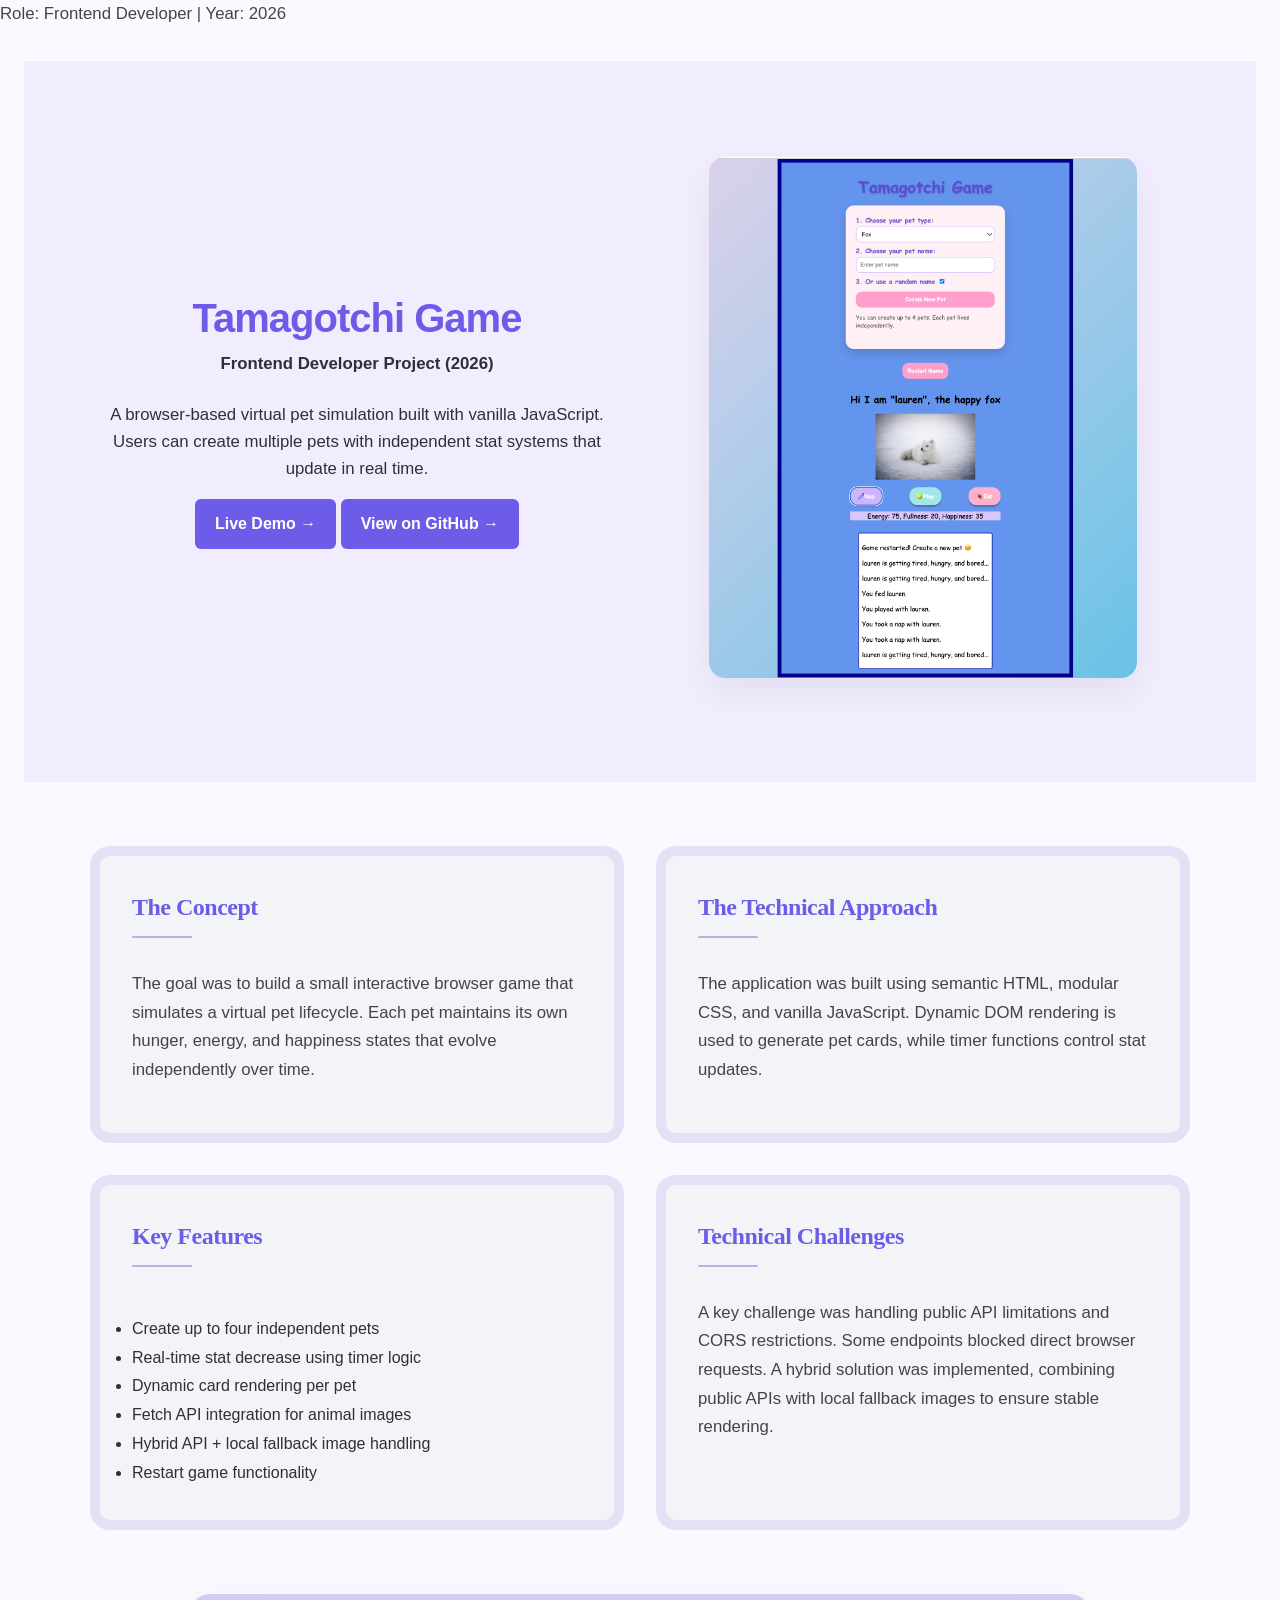
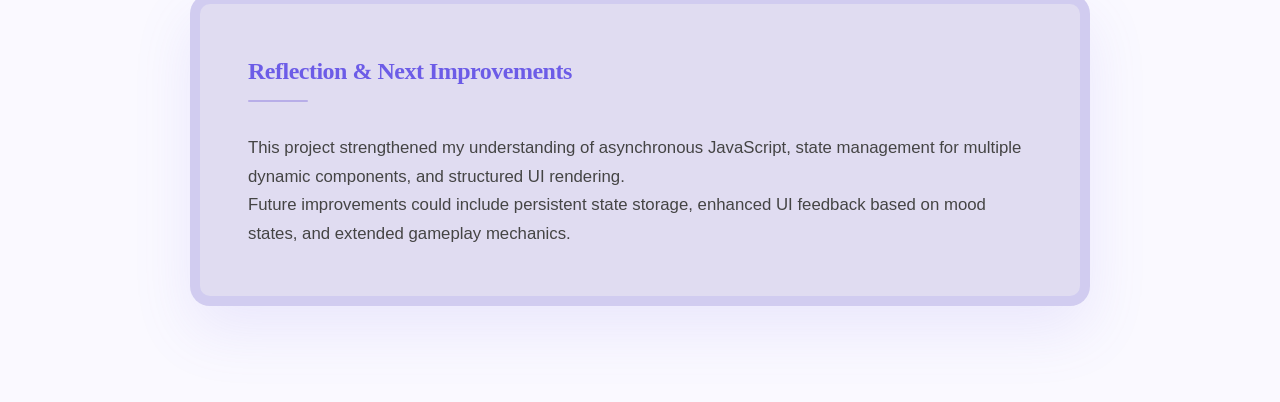
==== tamagotchi-case-study.html @ c35bcccd "Initial portfolio" ====
<!DOCTYPE html>
<html lang="en">

<head>
    <meta charset="UTF-8">
    <meta name="viewport" content="width=device-width, initial-scale=1.0">
    <title>Tamagotchi Game | Case Study</title>
    <p class="case-meta">
        Role: Frontend Developer | Year: 2026
    </p>
    <link rel="stylesheet" href="style.css">
    <script src="index.js" defer></script>
</head>

<body>
    <main class="case-study">

        <section class="section section--soft case-hero">
            <div class="container case-hero-grid">

                <div class="case-hero-text">
                    <h1 class="case-title">Tamagotchi Game</h1>
                    <p class="case-subtitle">
                        Frontend Developer Project (2026)
                    </p>
                    <p class="case-intro">
                        A browser-based virtual pet simulation built with vanilla JavaScript.
                        Users can create multiple pets with independent stat systems that
                        update in real time.
                    </p>
                    <div class="case-actions">
                        <a href="https://github.com/deerwaraporn2-ctrl/Tamagotchi-Game-New-Version.git" target="_blank" class="project-btn">
                            Live Demo →
                        </a>

                        <a href="https://github.com/deerwaraporn2-ctrl/Tamagotchi-Game-New-Version.git" target="_blank"
                            class="project-btn project-btn--secondary">
                            View on GitHub →
                        </a>
                    </div>
                </div>

                <div class="case-hero-image">
                    <img src="images/tamagotchi-preview.jpg" alt="Tamagotchi Game preview" width="200">
                </div>

            </div>
        </section>


        <section class="case-grid">

            <div class="case-card">
                <h2 class="section-title">The Concept</h2>
                <p>
                    The goal was to build a small interactive browser game that simulates
                    a virtual pet lifecycle. Each pet maintains its own hunger, energy,
                    and happiness states that evolve independently over time.
                </p>
            </div>

            <div class="case-card">
                <h2 class="section-title">The Technical Approach</h2>
                <p>
                    The application was built using semantic HTML, modular CSS, and
                    vanilla JavaScript. Dynamic DOM rendering is used to generate pet
                    cards, while timer functions control stat updates.
                </p>
            </div>

            <div class="case-card">
                <h2 class="section-title">Key Features</h2>
                <ul class="case-list">
                    <li>Create up to four independent pets</li>
                    <li>Real-time stat decrease using timer logic</li>
                    <li>Dynamic card rendering per pet</li>
                    <li>Fetch API integration for animal images</li>
                    <li>Hybrid API + local fallback image handling</li>
                    <li>Restart game functionality</li>
                </ul>
            </div>

            <div class="case-card">
                <h2 class="section-title">Technical Challenges</h2>
                <p>
                    A key challenge was handling public API limitations and CORS restrictions.
                    Some endpoints blocked direct browser requests. A hybrid solution was
                    implemented, combining public APIs with local fallback images to ensure
                    stable rendering.
                </p>
            </div>

        </section>


        <section class="reflection">
            <div class="relfection-inner">
                <h2 class="section-title">Reflection & Next Improvements</h2>
                <p>
                    This project strengthened my understanding of asynchronous JavaScript,
                    state management for multiple dynamic components, and structured
                    UI rendering.
                </p>
                <p>
                    Future improvements could include persistent state storage,
                    enhanced UI feedback based on mood states, and extended gameplay mechanics.
                </p>
            </div>
        </section>

    </main>
</body>

</html>
---- style.css ----
:root {
  --text-dark: #2f2f3a;

  --accent-purple: #6c5ce7;      /* richer purple */
  --accent-purple-soft: #a29bfe;

  --bg-main: #faf9ff;            /* very soft lavender-white */
  --bg-soft: #f1edff;            /* section background */
}

/* RESET */
* {
    margin: 0;
    padding: 0;
    box-sizing: border-box;
}

h1 {
  font-size: 3rem;
  line-height: 1.2;
  letter-spacing: -1px;
}

h2 {
  font-size: 2rem;
  margin-bottom: 1.5rem;
}

h3 {
  font-size: 1.3rem;
  margin-bottom: 0.8rem;
}

p {
  font-size: 1.05rem;
  line-height: 1.7;
  color: #444;
}
h1, h2 {
  font-weight: 600;
}

.section-title {
  font-size: 2.3rem;
}


/* BODY */
body {
    font-family: "Inter", sans-serif;
    /* background-color: #fdfcfb; /* soft warm white */
    /* background: #fcfbf9; /* very soft neutral */ 
    background: var(--bg-main);

    color: #2e2e2e;
    color: var(--text-dark);
    line-height: 1.6;
}
/* NAV */
.case-navigation {
  display: flex;
  justify-content: space-between;
  align-items: center;
  margin-top: 3rem;
}

.case-nav a {
  text-decoration: none;
  font-weight: 500;
  padding: 0.5rem 1rem;
}

.case-nav a:hover {
  opacity: 0.6;
}
/* =========================
   HERO SECTION
========================= */

.hero {
  min-height: 75vh; /* hero takes 75% of screen height. */
  display: flex;
  align-items: center;
  justify-content: center;
  padding: 6rem 1.5rem; /* more breathing room top & bottom. */
  background: radial-gradient(
    circle at top,
    rgba(108, 92, 231, 0.18),
    transparent 60%
  );
}

/* Reusable card system */
.card {
  background: #ffffff;
  padding: 4rem 3rem;
  border-radius: 28px;
  box-shadow: 0 25px 60px rgba(0, 0, 0, 0.05); /* soft shadow - subtle floating effect */
  transition: transform 0.4s ease, box-shadow 0.4s ease; /* soft shadow - subtle floating effect */
  max-width: 900px;
  width: 100%;
}

.card:hover {
  transform: translateY(-8px); /* card slightly lifts */
  box-shadow: 0 35px 80px rgba(0, 0, 0, 0.08); /* card slightly lifts */
}

/* Hero specific styling */
.hero-card { /* soft gradient - depth, ligth border - clean definittion, no heavy line */
  background: linear-gradient(
    135deg,
    #f6f3ff,
    #ffffff
  );
  border: 1px solid rgba(157, 141, 241, 0.15);
}

/* Content alignment */
.hero-content {
  text-align: center;
  max-width: 700px;
  margin: 0 auto;
}

/* Name */
.hero-name { /* Better Typography hierarchy */
  font-family: "Playfair Display", serif;
  font-size: 3.2rem;
  font-weight: 600;
  letter-spacing: -1px;
  margin-bottom: 1rem;
  color: #7c6ee6;
}

/* Title */
.hero-title {
  font-size: 1.1rem;
  font-weight: 500;
  color: #b8aee8;
  margin-bottom: 2rem;
  text-transform: uppercase;
  letter-spacing: 2px;
}

/* Description */
.hero-description {
  font-size: 1.1rem;
  line-height: 1.7;
  color: #555;
  margin-bottom: 3rem;
}

/* Buttons */
.hero-buttons {
  display: flex;
  justify-content: center;
  gap: 1.5rem;
}


.btn {
    padding: 12px 28px;
    border-radius: 30px;
    text-decoration: none;
    font-weight: 500;
    transition: 0.3s ease;
}

.primary-btn {
    background-color: var(--accent-purple);
    color: white;
}

.primary-btn:hover {
    /* background-color: #695bd4; */
    background-color: #5a4bd6;

    transform: translateY(-3px);
}

.secondary-btn {
    border: 2px solid #7c6ee6;
    color: #7c6ee6;
}

.secondary-btn:hover {
    background-color: #7c6ee6;
    color: white;
    transform: translateY(-3px);
}

.about-title {
    color: #d6a58f;
}
.about-card {
    border-left: 6px solid #f2d8c9; /* warm beige accent */
}
.skills-card {
    border-left: 6px solid #b7d3c2; /* sage accent */
}
.projects-card {
    border-left: 6px solid #b8cde6; /* dusty blue */
}
.contact-card {
    border-left: 6px solid #f5c6d6; /* soft blush */
}
.section-title {
  font-size: 1.5rem;
  font-weight: 600;
  margin-bottom: 2rem;
  letter-spacing: -0.5px;
  color: var(--accent-purple);
  position: relative;
  display: inline-block;
}
.section-title::after { /* “Add something after this element visually.”This automatically matches the title color. */
    content: ""; /* “Create an empty element.” */
    display: block;
    width: 60px;
    height: 2px;
    margin-top: 10px;
    background-color: #b8aee8; /* soft lavender */
    border-radius: 2px;
    /* color: var(--text-dark); */

}
/* Projects Section */
.project-section h2{
    margin-left: 2rem; /* push it inward */
    margin-bottom: 2rem;
    color: var(--accent-purple)
}
#projects {
  /* background-color: #f9fafb; */
  /* background-color: #f3f0ff; */
  margin: 10px 10px;
  padding: 10px;
}

.projects-grid {
  display: grid;
  grid-template-columns: repeat(auto-fit, minmax(280px, 1fr)); /* 1 col on mobile 2-3 col auto on large screens */
  gap: 2rem;
}

.project-card {
  background: #ffffff;
  padding: 2rem;
  border-radius: 16px; /* match content-card */
  box-shadow: 0 10px 30px rgba(20, 20, 40, 0.06);
  border: 1px solid rgba(120, 90, 200, 0.08);
  transition: transform 0.3s ease, box-shadow 0.3s ease;
  /* will-change: transform; tells the browser that this element is going to animate soon. */
}

.project-card:hover {
  transform: translateY(-6px);
  box-shadow: 0 18px 40px rgba(20, 20, 40, 0.10);
}

.project-title {
  font-size: 1.5rem;
  margin-bottom: 0.5rem;
  color: var(--accent-purple);
}

.project-role {
  font-weight: 600;
  color: #555;
  margin-bottom: 1rem;
}

.project-description {
  color: #666;
  margin-bottom: 1.5rem;
  line-height: 1.6;
}

.project-btn {
  display: inline-block;
  text-decoration: none;
  font-weight: 600;
  color: white;
  margin-top: 1rem;

  padding: 0.75rem 1.25rem;
  border-radius: 6px;
  transition: background-color 0.3s ease; 
  background-color: var(--accent-purple);
}

.project-btn:hover {
  background-color: #695bd4;
  transform: translateY(-2px) /* What does it do? */
}
.project-image {
  display: grid;
  grid-template-columns: repeat(3, 1fr);
  gap: 1rem;
  margin-bottom: 1.5rem;

}

.project-image img {
  width: 100%;
  height: 160px;
  border-radius: 10px;
  object-fit: cover;
  transition: transform 0.25s ease;
  margin-bottom: 1.2rem;
}
.project-image img:hover {
  transform: scale(1.03);
}
.project-image-link img {
  cursor: zoom-in;
}
.project-actions {
  display: flex;
  gap: 0.75rem;
  margin-top: 1rem;
}
@media (max-width: 768px) {
  .project-image {
    grid-template-columns: 1fr; /* stack on mobile */
  }
}



/* Case Study */
.case-card h3 {
  margin-bottom: 1rem;
  font-size: 1.4rem;
}

.case-card p {
  margin-bottom: 1rem;
}

.case-study {
  padding: 2rem 1.5rem;
}

.case-hero {
  text-align: center;
  margin-bottom: 4rem;
}

.case-title {
  font-size: 2.5rem;
  color: var(--accent-purple);
  margin-bottom: 0.5rem;
}

.case-subtitle {
  font-weight: 600;
  color: var(--soft-gray);
  margin-bottom: 1.5rem;
}

.case-intro {
  max-width: 700px;
  margin: 0 auto;
  color: var(--text-dark);
  line-height: 1.6;
}

/* .case-section {
  display: flex;
  justify-content: center;
  margin-bottom: 2.5rem; */

.case-grid {
  display: grid;
  grid-template-columns: repeat(2, 1fr);
  gap: 2rem;
  max-width: 1100px;
  margin: 0 auto;
}

@media (min-width: 768px) {
  .case-grid {
    grid-template-columns: repeat(2, 1fr);
    max-width: 1100px;
    margin: 0 auto;
  }
}


.case-card {
  background-color: #f3f4f8; /* soft light grey */
  padding: 2rem;
  border-radius: 20px;
  max-width: 650px;
  width: 100%;
  color: var(--text-dark);
  border: 10px solid rgba(101, 88, 224, 0.12);
  
}
.case-list {
  margin-top: 1rem;
  line-height: 1.8;
  color: var(--text-dark);
}

.reflection {
  /* padding: 3rem 1.5rem;   /* vertical breathing room */
  background-color: #e0dcf1;
  box-shadow: 0 25px 60px rgba(124, 110, 230, 0.12);
  border: 10px solid rgba(101, 88, 224, 0.12);
  border-radius: 20px;
  max-width: 900px;
  margin: 4rem auto;
  padding: 3rem;

}

.reflection-inner {
  background-color: #2c04cd;   /* soft lavender */
  max-width: 750px;
  margin: 4rem auto 0 auto;   /* <-- THIS creates separation */
  padding: 3rem;
  
  /* box-shadow: 0 25px 60px rgba(124, 110, 230, 0.12);
  border: 1px solid rgba(124, 110, 230, 0.15); */

}
.case-hero-grid {
  display: grid;
  gap: 2rem;
  align-items: center;
}

.case-hero-image img {
  width: 80%;
  border-radius: 16px;
  box-shadow: 0 15px 35px rgba(0, 0, 0, 0.06);
}

@media (min-width: 768px) {
  .case-hero-grid {
    grid-template-columns: 1fr 1fr;
  }
}
/* Layout + spacing  */
.section { /* fade in */
  padding: 6rem 1.5rem;
}
.section--soft {
  background: var(--bg-soft);

}
.container {
  max-width: 1100px;
  margin: 0 auto;
}
/* .section--animate {
  opacity: 0;
  transform: translateY(40px);
  transition: all 0.8s ease;
}
 */
/* .section--animate.show {
  opacity: 1;
  transform: translateY(0);
} */

/* About page */
.about-wrapper {
  display: grid;
  gap: 3rem;
}

@media (min-width: 768px) {
  .about-wrapper {
    grid-template-columns: 1.1fr 0.9fr;
    align-items: center;
  }
}

.about-text p {
  margin-bottom: 1.5rem;
  line-height: 1.8;
  color: #444;
}

.about-image img {
  width: 100%;
  border-radius: 24px;
  box-shadow: 0 30px 70px rgba(0, 0, 0, 0.06);
}
.about-image img {
  width: 100%;
  max-width: 360px; /* control size here */
  border-radius: 16px;
  height: auto;
  box-shadow: 0 10px 30px rgba(0,0,0,0.06);
}
.about {
  display: flex;
  align-items: center;
  gap: 4rem;

}
.about-image {
  flex: 0 0 30%;
}

.about-text {
  flex: 1;
}
/* .about-text h2 {
  font-size: 2.4rem;
  line-height: 1.2;
  margin-bottom: 1.2rem;
  max-width: 540px;
} */
.about-text p {
  font-size: 1rem;
  line-height: 1.8;
  opacity: 0.85;
  color: var(--text-dark);
}
.about-text .intro {
  font-size: 0.9rem;
  letter-spacing: 1px;
  text-transform: uppercase;
  opacity: 0.7;
  margin-bottom: 0.5rem;
}


/* Hero text moves upward. Keep Hero delays */
.reveal {
  opacity: 0;
  transform: translateY(20px);
  transition: opacity 0.7s ease-out, transform 0.7s ease-out;
}

.reveal.active {
  opacity: 1;
  transform: translateY(0);
}

.hero-name {
  transition-delay: 0.1s;
}

.hero-title {
  transition-delay: 0.25s;
}

.hero-description {
  transition-delay: 0.4s;
}

.hero-buttons {
  transition-delay: 0.55s;
}
/* Education page */
/* .education {
  padding: 6rem 0;
  /* padding-bottom: 3rem; */
/*   text-align: center;
}
#education {
  padding-bottom: 3rem;
}
 */ 
.section-title {
  font-family: 'Playfair Display', serif;
  margin-bottom: 4rem;
}

/* .timeline-item {
  display: flex;
  justify-content: center;
  align-items: flex-start;
  gap: 2rem;
  max-width: 800px;
  margin: 0 auto;
  text-align: left;
} */
/* 
.timeline-year {
  min-width: 120px;
  font-weight: 500;
  opacity: 0.8;
}

.timeline-line {
  width: 2px;
  background-color: var(--purple);
  opacity: 0.7;
}

.timeline-content h3 {
  margin: 0;
}

.school {
  font-weight: 500;
  margin: 0.3rem 0;
  opacity: 0.8;
}

.description {
  margin-top: 0.5rem;
  line-height: 1.6;
  opacity: 0.7;
} */

/* Skills section */
/* #skills {
  padding-top: 3rem;
  padding-bottom: 6rem;
}

.skills-wrapper {
  display: flex;
  justify-content: center;
  gap: 6rem;
  margin-top: 1rem;
  flex-wrap: wrap;
}

.skills-column {
  min-width: 220px;
  text-align: left;
}

.skills-column h3 {
  color: var(--accent-purple);
  margin-bottom: 1.5rem;
}

.skills-column ul {
  list-style: none;
  padding: 0;
  margin: 0;
}

.skills-column li {
  margin-bottom: 0.8rem;
  opacity: 0.8;
  transition: transform 0.3s ease, opacity 0.3s ease;
}

.skills-column li:hover {
  transform: translateX(5px);
  opacity: 1;
} */
/* ============================= */
/* Content Card System */
/* ============================= */

.content-card {
  background: #ffffff;
  border-radius: 28px;
  padding: 3.5rem 4rem;
  box-shadow: 0 10px 30px rgba(20, 20, 40, 0.06);
  border: 1px solid rgba(120, 90, 200, 0.08);
  max-width: 1100px;
  margin: 0 auto;
}

/* ============================= */
/* Background Grid (2 columns) */
/* ============================= */

.background-grid {
  display: grid;
  grid-template-columns: 1fr 1fr;
  gap: 4rem;
  align-items: start; /* IMPORTANT */
}

/* ============================= */
/* Education */
/* ============================= */

.education {
  text-align: left; /* Fix alignment */
}

.education-item {
  margin-bottom: 2rem;
}

.education-year {
  font-weight: 600;
  opacity: 0.7;
}

.school {
  font-weight: 500;
  margin: 0.3rem 0;
  opacity: 0.8;
}

.description {
  margin-top: 1rem;
  line-height: 1.6;
  opacity: 0.7;
}

/* ============================= */
/* Skills */
/* ============================= */

.skills {
  text-align: left;
}

.skills-grid {
  display: grid;
  grid-template-columns: 1fr 1fr;
  gap: 1.5rem 3rem;
}

.skills h3 {
  color: var(--accent-purple);
  margin-bottom: 1rem;
}

.skills ul {
  list-style: none;
  padding: 0;
  margin: 0;
}

.skills li {
  margin-bottom: 0.6rem;
  opacity: 0.8;
}

/* ============================= */
/* Responsive */
/* ============================= */

@media (max-width: 900px) {
  .background-grid {
    grid-template-columns: 1fr;
  }

  .content-card {
    padding: 2.5rem 2rem;
  }
}

/* ============================= */
/* Contact me */
/* ============================= */
.contact-grid {
    display: grid;
    grid-template-columns: 1fr 1fr;
    gap: 2rem;
    margin-top: 2rem;
}

.contact-info {
  max-width: 400px;
  line-height: 1.6;
}

.contact-item {
  display: flex;
  align-items: center;
  gap: 0.6rem;
  line-height: 1.6;
}
.contact-item i {
  font-size: 1.1rem;
  line-height: 1;
}

.contact-form {
    display: flex;
    flex-direction: column;
    gap: 0.75rem;
}

.contact-form input,
.contact-form textarea {
    padding: 0.6rem;
    border: 1px solid #ccc;
    border-radius: 4px;
    font-family: inherit;
}

.contact-form textarea {
    resize: vertical;
}
@media (max-width: 768px) {

    .contact-grid {
        grid-template-columns: 1fr;
    }

}
/* ============================= */
/* Footer */
/* ============================= */
.footer {
  background: #f7f7fb;
  padding: 2rem 0;
  margin-top: 3rem;
}

.footer-inner {
  display: flex;
  justify-content: space-between;
  align-items: center;
}

.footer-text {
  font-size: 0.9rem;
  color: #555;
}

.footer-links {
  display: flex;
  gap: 1rem;
}

.footer-icon {
  font-size: 1.2rem;
  color: #333;
  text-decoration: none;
}

.footer-icon:hover {
  color: #6c5ce7; /* your purple accent */
}
@media (max-width: 768px) {

  .footer-inner {
    flex-direction: column;
    gap: 1rem;
    text-align: center;
  }

}
.back-top {
  display: block;
  text-align: center;
  margin-top: 2rem;
  font-size: 0.9rem;
  text-decoration: none;
  color: #555;
}

.back-top:hover {
  color: #6c5ce7;
}

/* ============================= */
/* Standard sections and containers */
/* ============================= */
.section {
  padding: 6rem 1.5rem;
}
.container {
  max-width: 1100px;
  margin: 0 auto;
}
.section-title {
  margin-bottom: 2rem;
}
html {
  scroll-behavior: smooth; 
}
/* ============================= */
/* Lightbox */
/* ============================= */
.lightbox {
  display: none;
  position: fixed;
  z-index: 999;
  padding-top: 60px;
  left: 0;
  top: 0;
  width: 100%;
  height: 100%;
  background-color: rgba(0,0,0,0.85);
}

.lightbox-content {
  margin: auto;
  display: block;
  max-width: 90%;
  max-height: 80vh;
  border-radius: 8px;
}

.lightbox-close {
  position: absolute;
  top: 20px;
  right: 35px;
  font-size: 40px;
  color: white;
  cursor: pointer;
}

.lightbox-img {
  cursor: zoom-in;
}
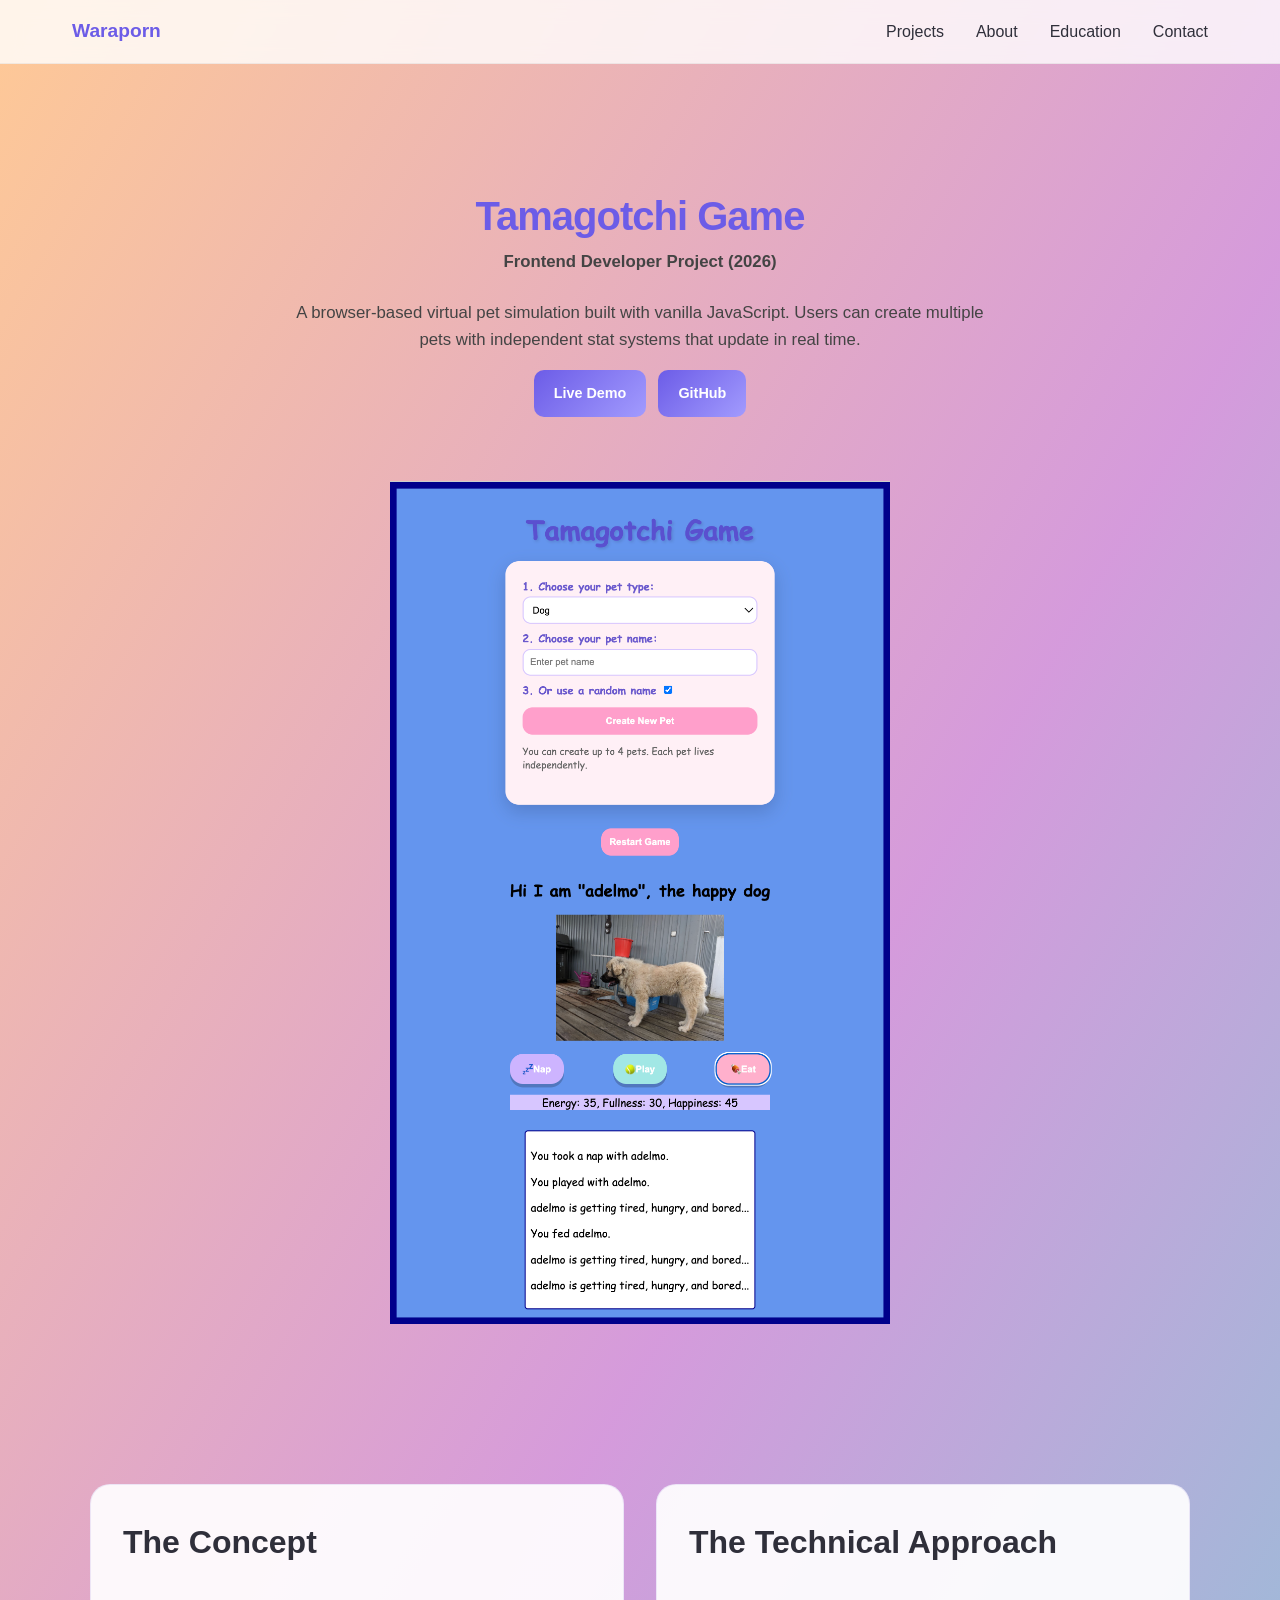
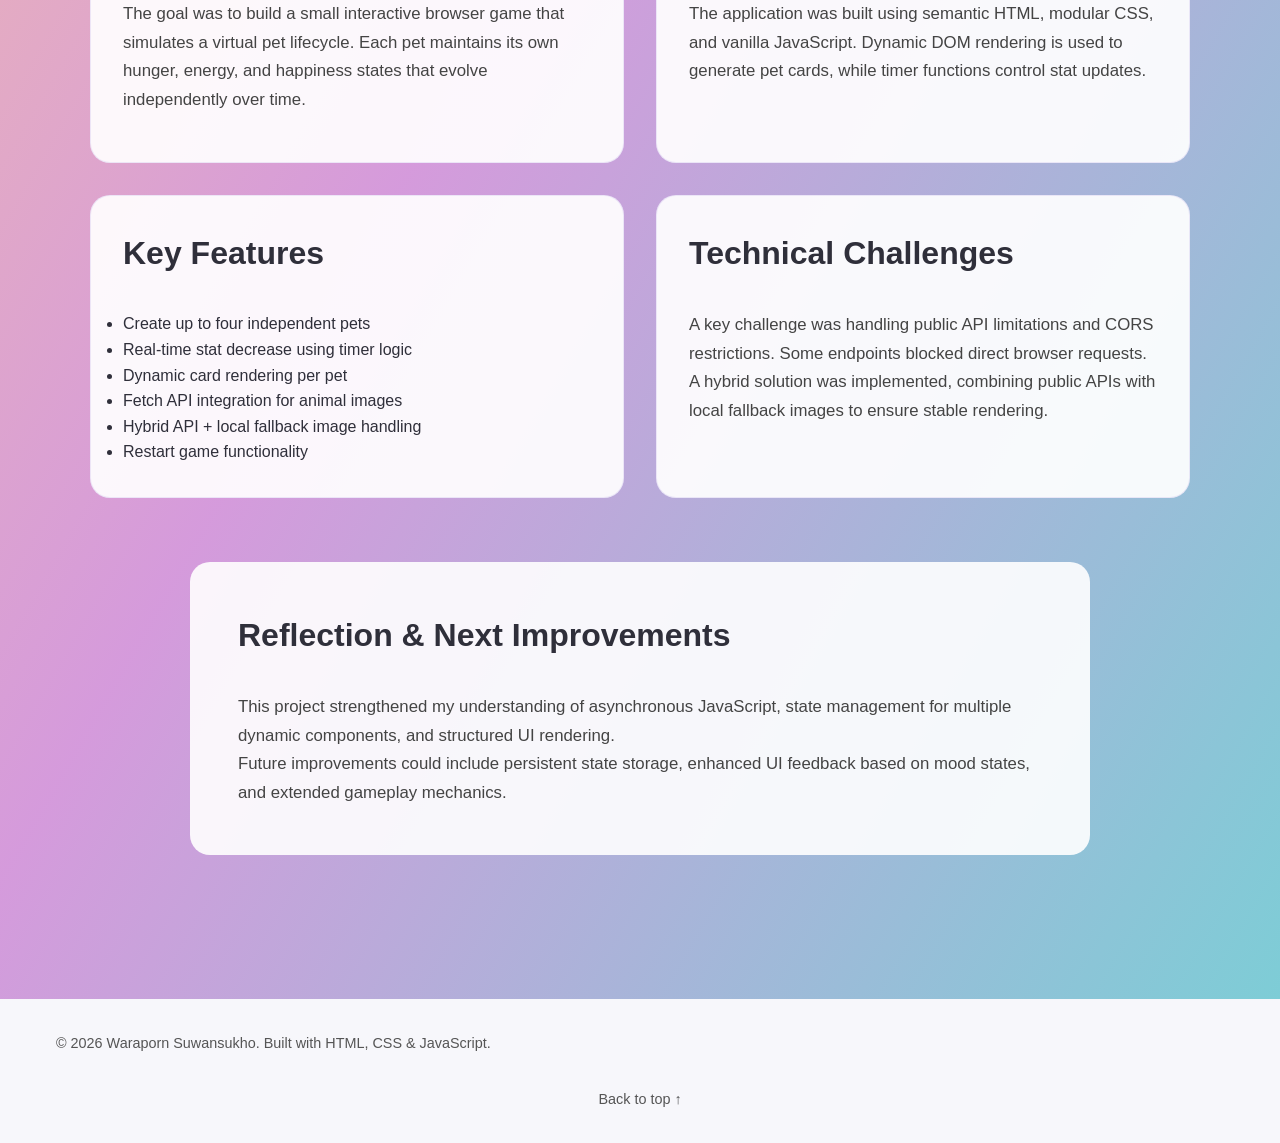
==== commit 1501ff9d: "refactor css structure, move to global/home/case-study, update images and layout" ====
--- a/tamagotchi-case-study.html
+++ b/tamagotchi-case-study.html
@@ -5,14 +5,27 @@
     <meta charset="UTF-8">
     <meta name="viewport" content="width=device-width, initial-scale=1.0">
     <title>Tamagotchi Game | Case Study</title>
-    <p class="case-meta">
+    <!-- <p class="case-meta">
         Role: Frontend Developer | Year: 2026
-    </p>
-    <link rel="stylesheet" href="style.css">
+    </p> -->
+    <link rel="stylesheet" href="css/global.css">
+    <link rel="stylesheet" href="css/case-study.css">
     <script src="index.js" defer></script>
 </head>
 
 <body>
+    <nav class="navbar">
+        <div class="nav-container">
+            <div class="nav-logo">Waraporn</div>
+
+            <div class="nav-links">
+                <a href="index.html#projects">Projects</a>
+                <a href="index.html#about">About</a>
+                <a href="index.html#education">Education</a>
+                <a href="index.html#contact">Contact</a>
+            </div>
+        </div>
+    </nav>
     <main class="case-study">
 
         <section class="section section--soft case-hero">
@@ -28,20 +41,23 @@
                         Users can create multiple pets with independent stat systems that
                         update in real time.
                     </p>
-                    <div class="case-actions">
-                        <a href="https://github.com/deerwaraporn2-ctrl/Tamagotchi-Game-New-Version.git" target="_blank" class="project-btn">
-                            Live Demo →
+                    <div class="project-actions">
+
+                        <a href="https://deerwaraporn2-ctrl.github.io/Tamagotchi-Game-New-Version/" target="_blank"
+                            class="project-btn">
+                            Live Demo
                         </a>
 
-                        <a href="https://github.com/deerwaraporn2-ctrl/Tamagotchi-Game-New-Version.git" target="_blank"
+                        <a href="https://github.com/deerwaraporn2-ctrl/Tamagotchi-Game-New-Version" target="_blank"
                             class="project-btn project-btn--secondary">
-                            View on GitHub →
+                            GitHub
                         </a>
+
                     </div>
                 </div>
 
                 <div class="case-hero-image">
-                    <img src="images/tamagotchi-preview.jpg" alt="Tamagotchi Game preview" width="200">
+                    <img src="images/tamagotchi-play-preview.jpg" alt="Tamagotchi Game preview" width="200">
                 </div>
 
             </div>
@@ -109,6 +125,36 @@
         </section>
 
     </main>
+    <footer class="footer">
+        <div class="container footer-inner">
+
+            <p class="footer-text">
+                © 2026 Waraporn Suwansukho. Built with HTML, CSS & JavaScript.
+            </p>
+
+            <div class="footer-links">
+
+                <a href="waraporn.suwansukho@yh.nackademin.se" class="footer-icon">
+                    <i class="fa-solid fa-envelope"></i>
+                </a>
+
+                <a href="https://github.com/deerwaraporn2-ctrl" target="_blank" class="footer-icon">
+                    <i class="fa-brands fa-github"></i>
+                </a>
+
+                <a href="https://linkedin.com/in/waraporn-s-a25968230" target="_blank" class="footer-icon">
+                    <i class="fa-brands fa-linkedin"></i>
+                </a>
+            </div>
+        </div>
+        <!-- Back to top -->
+        <a href="#top" class="back-top">Back to top ↑</a>
+
+    </footer>
+    <div id="lightbox" class="lightbox">
+        <span class="lightbox-close">&times;</span>
+        <img class="lightbox-content" id="lightbox-img">
+    </div>
 </body>
 
 </html>
--- a/css/global.css
+++ b/css/global.css
@@ -0,0 +1,348 @@
+:root {
+  --text-dark: #2f2f3a;
+
+  --accent-purple: #6c5ce7;      /* richer purple */
+  --accent-purple-soft: #a29bfe;
+
+  --bg-main: #faf9ff;            /* very soft lavender-white */
+  /* --bg-soft: #f1edff; */            /* section background */
+  --bg-soft: #f1edff;
+}
+
+/* RESET */
+* {
+    margin: 0;
+    padding: 0;
+    box-sizing: border-box;
+}
+
+h1 {
+  font-size: 3rem;
+  line-height: 1.2;
+  letter-spacing: -1px;
+}
+
+h2 {
+  font-size: 2rem;
+  margin-bottom: 1rem;
+}
+
+h3 {
+  font-size: 1.3rem;
+  margin-bottom: 0.8rem;
+}
+
+p {
+  font-size: 1.05rem;
+  line-height: 1.7;
+  color: #444;
+}
+h1, h2 {
+  font-weight: 600;
+}
+/* =========================
+   BODY SECTION
+========================= */
+body {
+  font-family: "Inter", sans-serif;
+  background: linear-gradient(
+    120deg,
+    rgba(254, 172, 94, 0.65),
+    rgba(199, 121, 208, 0.75),
+    rgba(75, 192, 200, 0.75)
+  );
+
+  color: var(--text-dark);
+  line-height: 1.6;
+
+
+  min-height: 100vh;
+}
+
+
+.section--soft {
+  background: none;
+}
+
+
+/* ============================= */
+/* Standard sections and containers */
+/* ============================= */
+/* Layout + spacing  */
+.section { /* fade in */
+  padding: 6rem 1.5rem;
+  position: relative;
+}
+.section:not(:first-of-type) { /* Creates separation without heavy lines */
+  border-top: 1px solid rgba(0,0,0,0.04);
+}
+
+.section-title {
+  font-size: 2.3rem;
+  margin-bottom: 2rem;
+
+  font-size: 2rem; /* restore size */
+ /*  font-weight: 600; */
+  color: var(--text-dark);
+}
+
+html {
+  scroll-behavior: smooth; 
+}
+/* =========================
+   NAV SECTION
+========================= */
+.navbar {
+  position: sticky;
+  top: 0;
+  width: 100%;
+  background: rgba(255, 255, 255, 0.8);
+  backdrop-filter: blur(10px);
+  z-index: 1000;
+  border-bottom: 1px solid rgba(0,0,0,0.05);
+}
+
+.nav-container {
+  max-width: 1200px;
+  margin: 0 auto;
+  padding: 1rem 2rem;
+
+  display: flex;
+  justify-content: space-between;
+  align-items: center;
+}
+
+.nav-logo {
+  font-weight: 600;
+  font-size: 1.2rem;
+  color: var(--accent-purple);
+}
+
+.nav-links {
+  display: flex;
+  gap: 2rem;
+}
+
+.nav-links a {
+  text-decoration: none;
+  color: var(--text-dark);
+  font-weight: 500;
+  position: relative;
+}
+
+.nav-links a:hover {
+  color: var(--accent-purple);
+}
+
+/* Add hover underline animation */
+.nav-links a::after {
+  content: "";
+  position: absolute;
+  left: 0;
+  bottom: -4px;
+  width: 0%;
+  height: 2px;
+  background: var(--accent-purple);
+  transition: width 0.3s ease;
+}
+
+.nav-links a:hover::after {
+  width: 100%;
+}
+
+/* =========================
+   BUTTON SYSTEM (GLOBAL)
+========================= */
+
+/* === PROJECT BUTTONS (used in projects + case study) === */
+.project-actions {
+  display: flex;
+  justify-content: center;
+  gap: 1rem;
+  margin-top: 1.5rem;
+}
+
+.project-btn {
+  display: inline-flex;
+  justify-content: center;
+  align-items: center;
+
+  text-decoration: none;
+  font-weight: 600;
+  font-size: 0.9rem;
+
+  color: white;
+  padding: 0.8rem 1.4rem;
+  border-radius: 12px;
+
+  background: linear-gradient(
+    135deg,
+    #6c5ce7,
+    #a29bfe
+  );
+
+  transition: all 0.25s ease;
+}
+
+.project-btn:hover {
+  transform: translateY(-2px);
+  box-shadow: 0 8px 20px rgba(108, 92, 231, 0.25);
+}
+
+.project-btn--secondary {
+  background: linear-gradient(
+    135deg,
+    #7c6ee6,
+    #b8aee8
+  );
+  color: white;
+}
+
+/* === HERO BUTTONS (separate system to avoid conflicts) === */
+.hero-buttons .btn {
+  padding: 12px 28px;
+  border-radius: 30px;
+  text-decoration: none;
+  font-weight: 500;
+}
+
+.hero-buttons .primary-btn {
+  background: linear-gradient(135deg, #6c5ce7, #a29bfe);
+  color: white;
+}
+
+.hero-buttons .secondary-btn {
+  border: 2px solid #6c5ce7;
+  color: #6c5ce7;
+}
+
+
+
+/* =========================
+   CARDs SECTION
+========================= */
+
+.content-card {
+  background: rgba(255, 255, 255, 0.92);
+  backdrop-filter: blur(6px);
+  border-radius: 28px;
+
+  padding: 3.5rem 4rem;
+  box-shadow: 0 10px 30px rgba(20, 20, 40, 0.06);
+  border: 1px solid rgba(120, 90, 200, 0.08);
+  max-width: 1100px;
+  margin: 0 auto;
+}
+.card {
+  background: rgba(255, 255, 255, 0.92);
+  backdrop-filter: blur(6px);
+  padding: 4rem 3rem;
+  border-radius: 28px;
+}
+
+.card:hover {
+  transform: translateY(-8px); /* card slightly lifts */
+  box-shadow: 0 35px 80px rgba(0, 0, 0, 0.08); /* card slightly lifts */
+}
+
+/* ============================= */
+/* Footer */
+/* ============================= */
+.footer {
+  background: #f7f7fb;
+  padding: 2rem 0;
+  margin-top: 3rem;
+}
+
+.footer-inner {
+  display: flex;
+  justify-content: space-between;
+  align-items: center;
+}
+
+.footer-text {
+  font-size: 0.9rem;
+  color: #555;
+}
+
+.footer-links {
+  display: flex;
+  gap: 1rem;
+}
+
+.footer-icon {
+  font-size: 1.2rem;
+  color: #333;
+  text-decoration: none;
+}
+
+.footer-icon:hover {
+  color: #6c5ce7; /* your purple accent */
+}
+@media (max-width: 768px) {
+
+  .footer-inner {
+    flex-direction: column;
+    gap: 1rem;
+    text-align: center;
+  }
+
+}
+.back-top {
+  display: block;
+  text-align: center;
+  margin-top: 2rem;
+  font-size: 0.9rem;
+  text-decoration: none;
+  color: #555;
+}
+
+.back-top:hover {
+  color: #6c5ce7;
+}
+/* ============================= */
+/* Lightbox */
+/* ============================= */
+.lightbox {
+  display: none;
+  position: fixed;
+  z-index: 999;
+  padding-top: 60px;
+  left: 0;
+  top: 0;
+  width: 100%;
+  height: 100%;
+  background-color: rgba(0,0,0,0.85);
+
+  z-index: 1000;
+}
+
+.lightbox-content {
+  margin: auto;
+  display: block;
+  max-width: 90%;
+  max-height: 80vh;
+  border-radius: 8px;
+  position: relative;
+  z-index: 1000; 
+}
+
+.lightbox-close {
+  position: absolute;
+  top: 20px;
+  right: 35px;
+  font-size: 40px;
+  color: white;
+  cursor: pointer;
+
+}
+
+.lightbox-img {
+  cursor: zoom-in;
+}
+
+.container {
+  max-width: 1200px;
+  margin: 0 auto;
+  padding: 0 16px;
+}
--- a/css/case-study.css
+++ b/css/case-study.css
@@ -0,0 +1,144 @@
+/* =========================
+   CASE STUDY SECTION
+========================= */
+
+.case-study {
+  padding: 2rem 1.5rem;
+}
+
+.case-hero {
+  text-align: center;
+  margin-bottom: 4rem;
+}
+
+.case-title {
+  font-size: 2.5rem;
+  color: var(--accent-purple);
+  margin-bottom: 0.5rem;
+}
+
+.case-subtitle {
+  font-weight: 600;
+  margin-bottom: 1.5rem;
+}
+
+.case-intro {
+  max-width: 700px;
+  margin: 0 auto;
+  line-height: 1.6;
+}
+
+
+/* Grid */
+
+.case-grid {
+  display: grid;
+  grid-template-columns: repeat(2, 1fr);
+  gap: 2rem;
+  max-width: 1100px;
+  margin: 0 auto;
+}
+
+/* Card */
+
+.case-card {
+  background: rgba(255, 255, 255, 0.92);
+  padding: 2rem;
+  border-radius: 20px;
+  max-width: 650px;
+  width: 100%;
+  border: 1px solid rgba(120, 90, 200, 0.12);
+}
+
+.case-card h3 {
+  margin-bottom: 1rem;
+  font-size: 1.4rem;
+}
+
+.case-card p {
+  margin-bottom: 1rem;
+}
+
+/* Reflection */
+
+.reflection {
+  background: rgba(255, 255, 255, 0.9);
+  border-radius: 20px;
+  max-width: 900px;
+  margin: 4rem auto;
+  padding: 3rem;
+}
+
+.reflection-inner {
+  max-width: 750px;
+  margin: 0 auto;
+}
+
+/* Hero image */
+
+.case-hero-grid {
+  display: grid;
+  gap: 2rem;
+  align-items: center;
+}
+
+.case-hero-image img {
+  width: 100%;
+  max-width: 500px;
+  height: auto;
+  display: block;
+  margin: 2rem auto 0;
+}
+
+/* Responsive */
+
+@media (max-width: 768px) {
+  .case-grid {
+    grid-template-columns: 1fr;
+  }
+
+  .case-hero-grid {
+    grid-template-columns: 1fr;
+  }
+}
+
+.project-actions {
+  display: flex;
+  justify-content: center;
+  gap: 0.75rem;
+  margin-top: 1rem;
+}
+
+.project-btn {
+  display: inline-flex; /* 👈 important fix */
+  justify-content: center;
+  align-items: center;
+
+  text-decoration: none;
+  font-weight: 600;
+  font-size: 0.9rem;
+
+  color: white;
+  padding: 0.75rem 1.25rem;
+  border-radius: 10px;
+
+  background: linear-gradient(
+    135deg,
+    #6c5ce7,
+    #a29bfe
+  ); /* 👈 STRONGER */
+  color: white;
+  border: none;
+
+  transition: 0.3s ease;
+}
+
+/* .project-btn--secondary {
+  background-color: transparent;
+  border: 1px solid var(--accent-purple);
+  color: var(--accent-purple);
+}
+ */
+.project-btn:hover {
+  transform: translateY(-2px);
+}
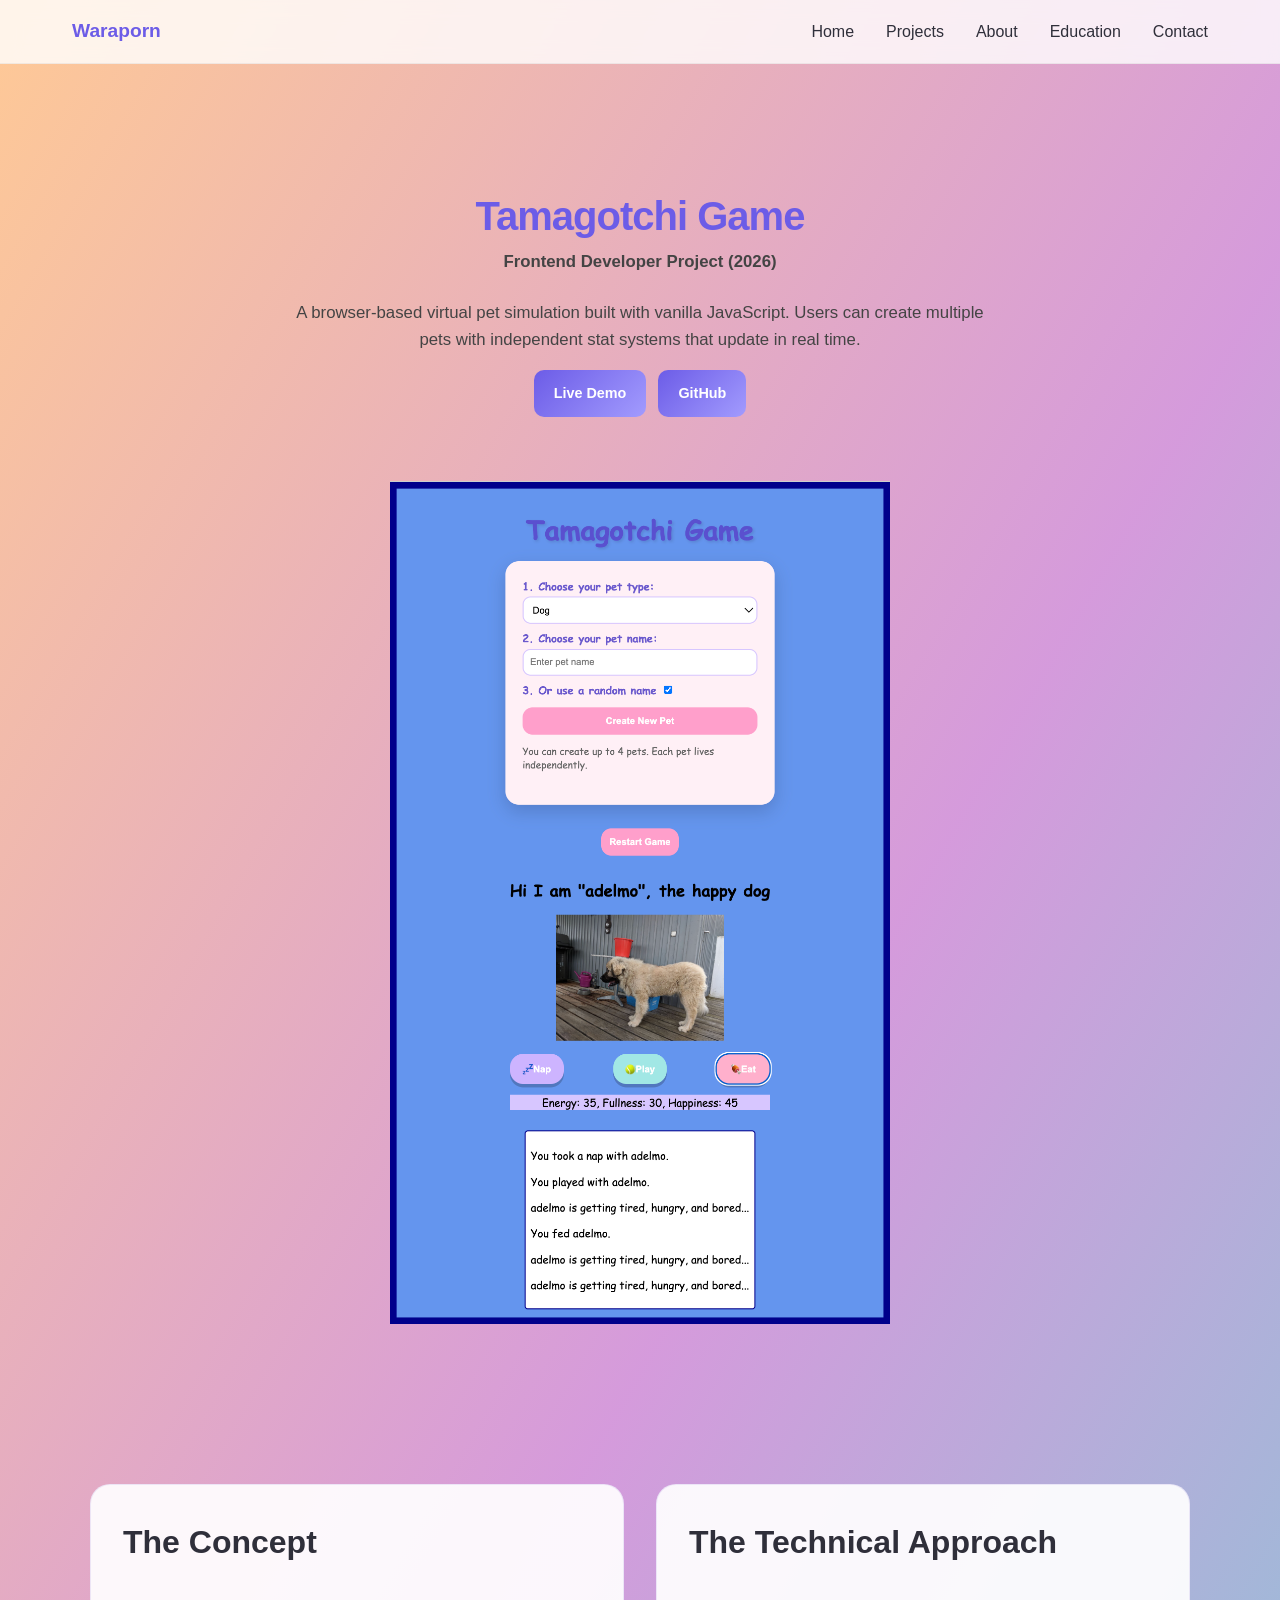
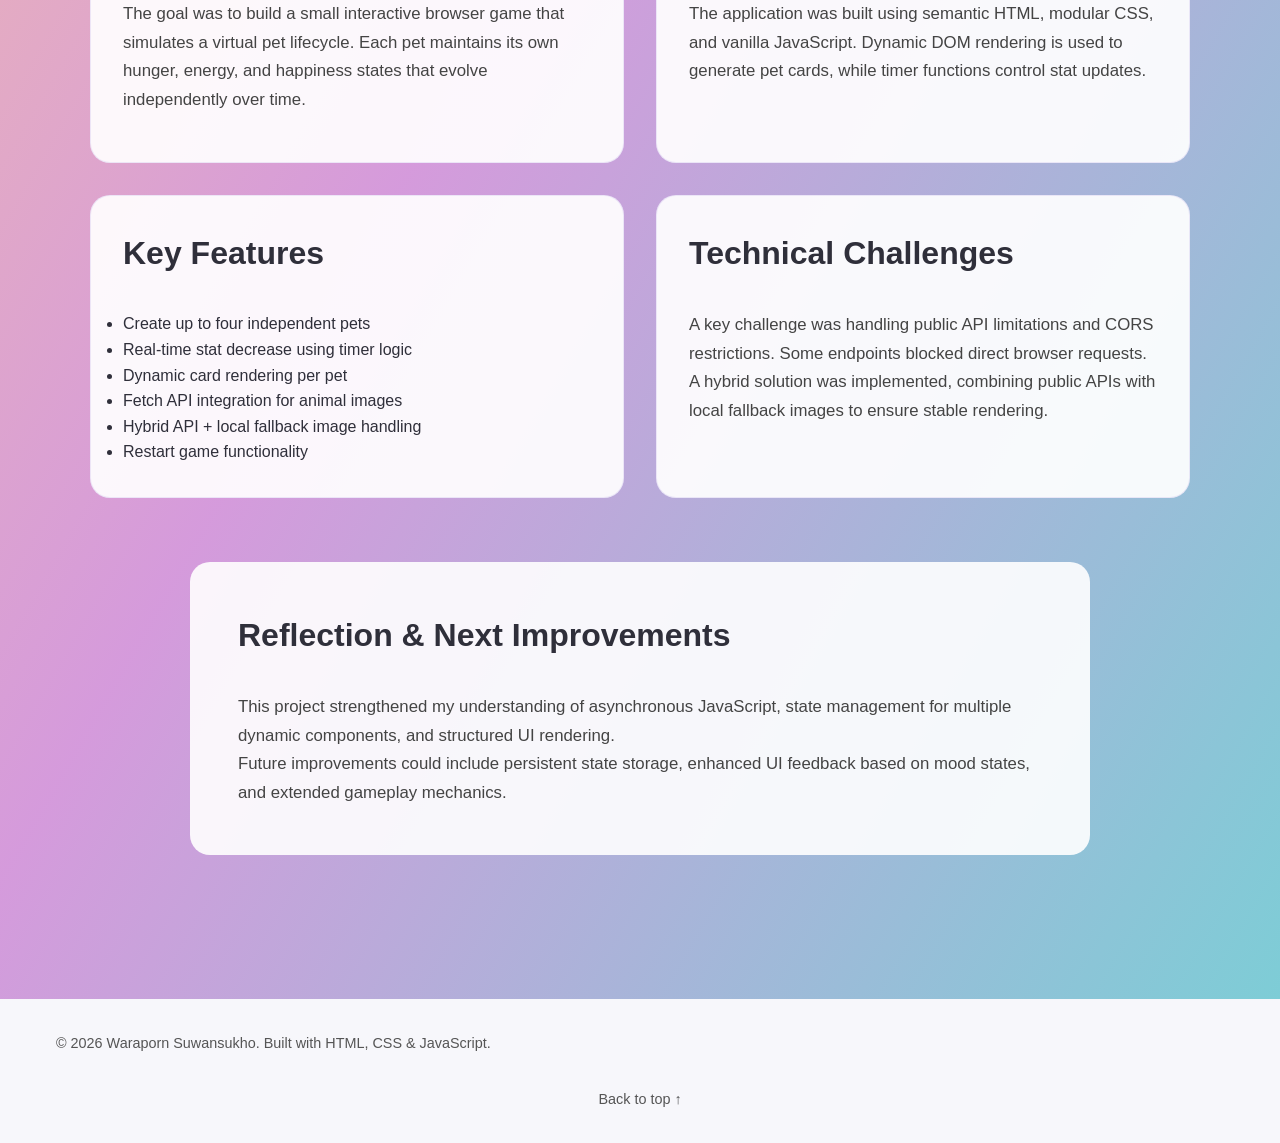
==== commit d89932a3: "Add Plot Twist case study and responsive gallery" ====
--- a/tamagotchi-case-study.html
+++ b/tamagotchi-case-study.html
@@ -19,6 +19,7 @@
             <div class="nav-logo">Waraporn</div>
 
             <div class="nav-links">
+                <a href="index.html">Home</a>
                 <a href="index.html#projects">Projects</a>
                 <a href="index.html#about">About</a>
                 <a href="index.html#education">Education</a>
--- a/css/case-study.css
+++ b/css/case-study.css
@@ -141,4 +141,46 @@
  */
 .project-btn:hover {
   transform: translateY(-2px);
-}+}
+
+/* Plot Twis */
+.plot-twist-gallery {
+  display: flex;
+  justify-content: center;
+  align-items: center;
+  gap: 1.5rem;
+  flex-wrap: wrap;
+  margin-top: 3rem;
+}
+
+.plot-twist-gallery img {
+  width: 240px;
+  height: 420px;
+  object-fit: cover;
+
+  border-radius: 16px;
+  cursor: pointer;
+
+  transition: transform 0.3s ease,
+              box-shadow 0.3s ease;
+}
+
+.plot-twist-gallery img:hover {
+  transform: translateY(-6px);
+}
+
+/* Tablet + mobile */
+
+@media (max-width: 768px) {
+
+  .plot-twist-gallery {
+    gap: 1rem;
+  }
+
+  .plot-twist-gallery img {
+    width: calc(50% - 0.5rem);
+    max-width: 180px;
+    height: 320px;
+  }
+}
+
